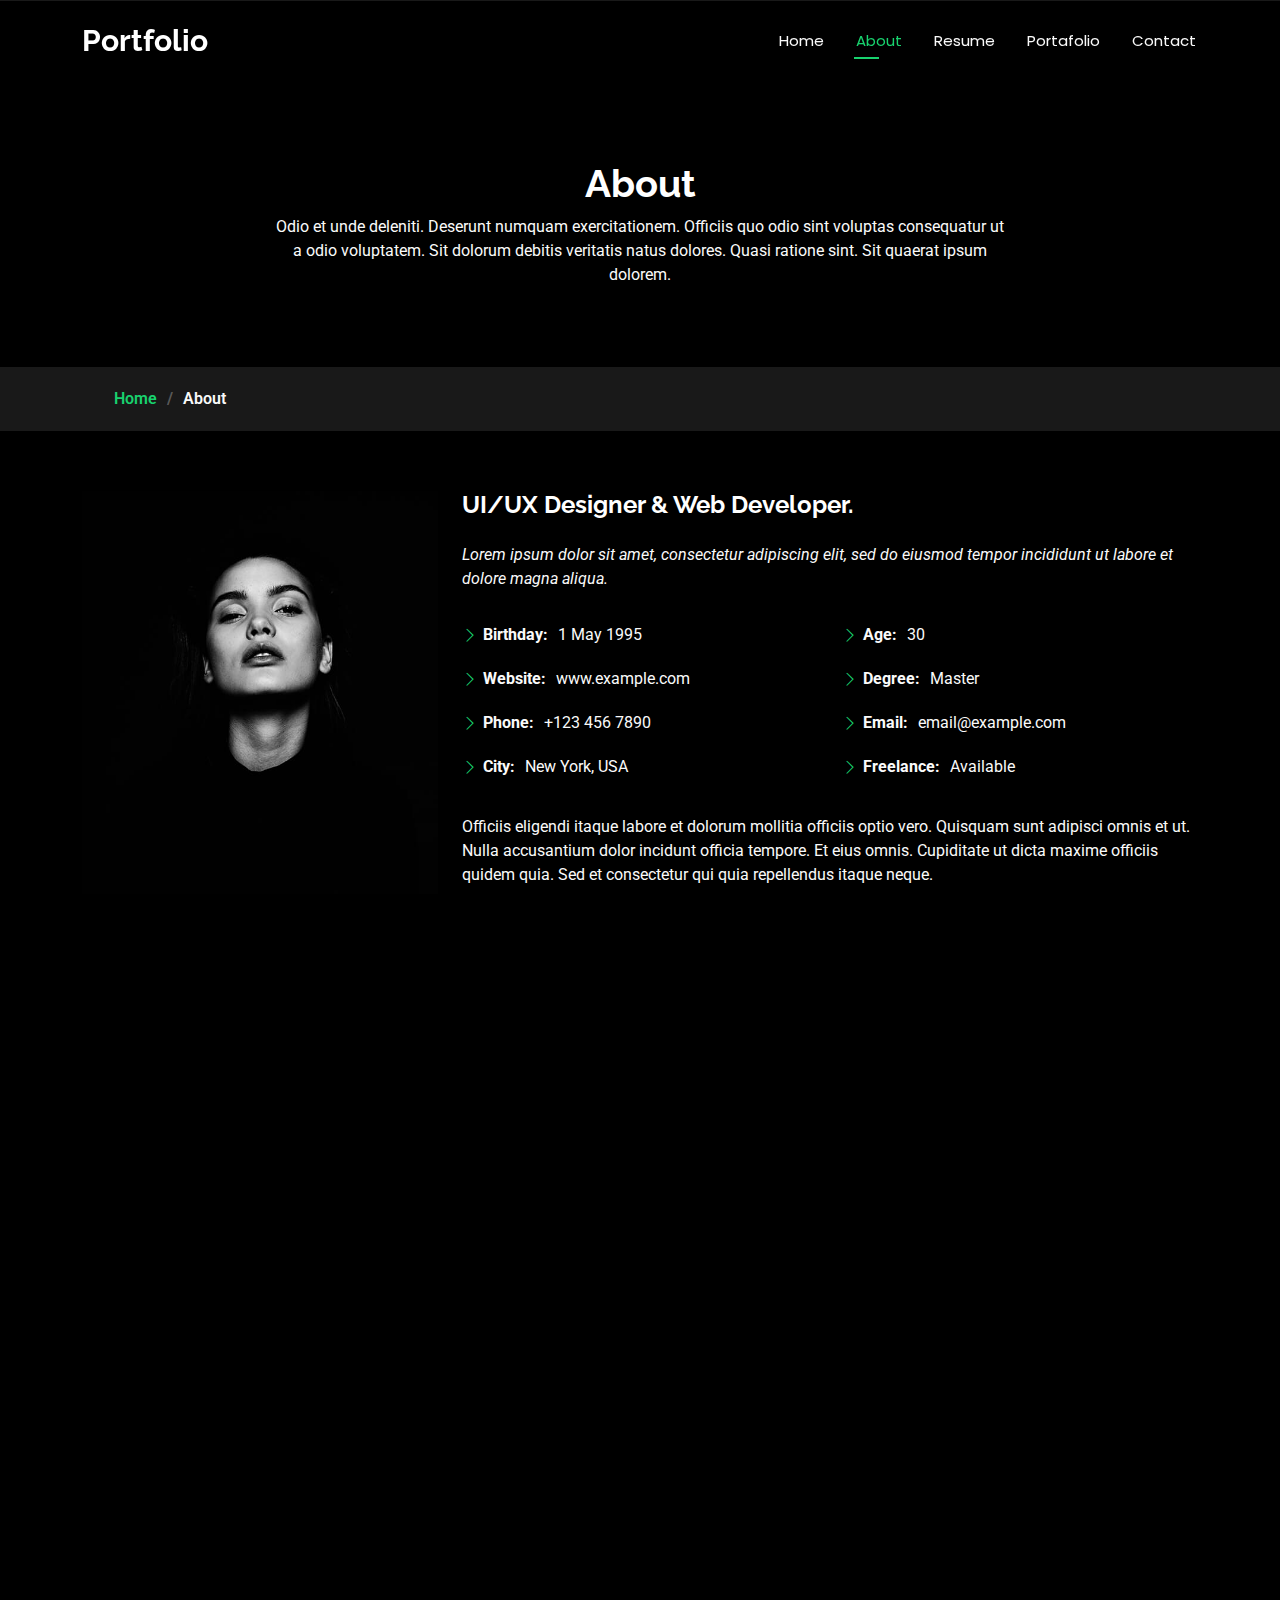
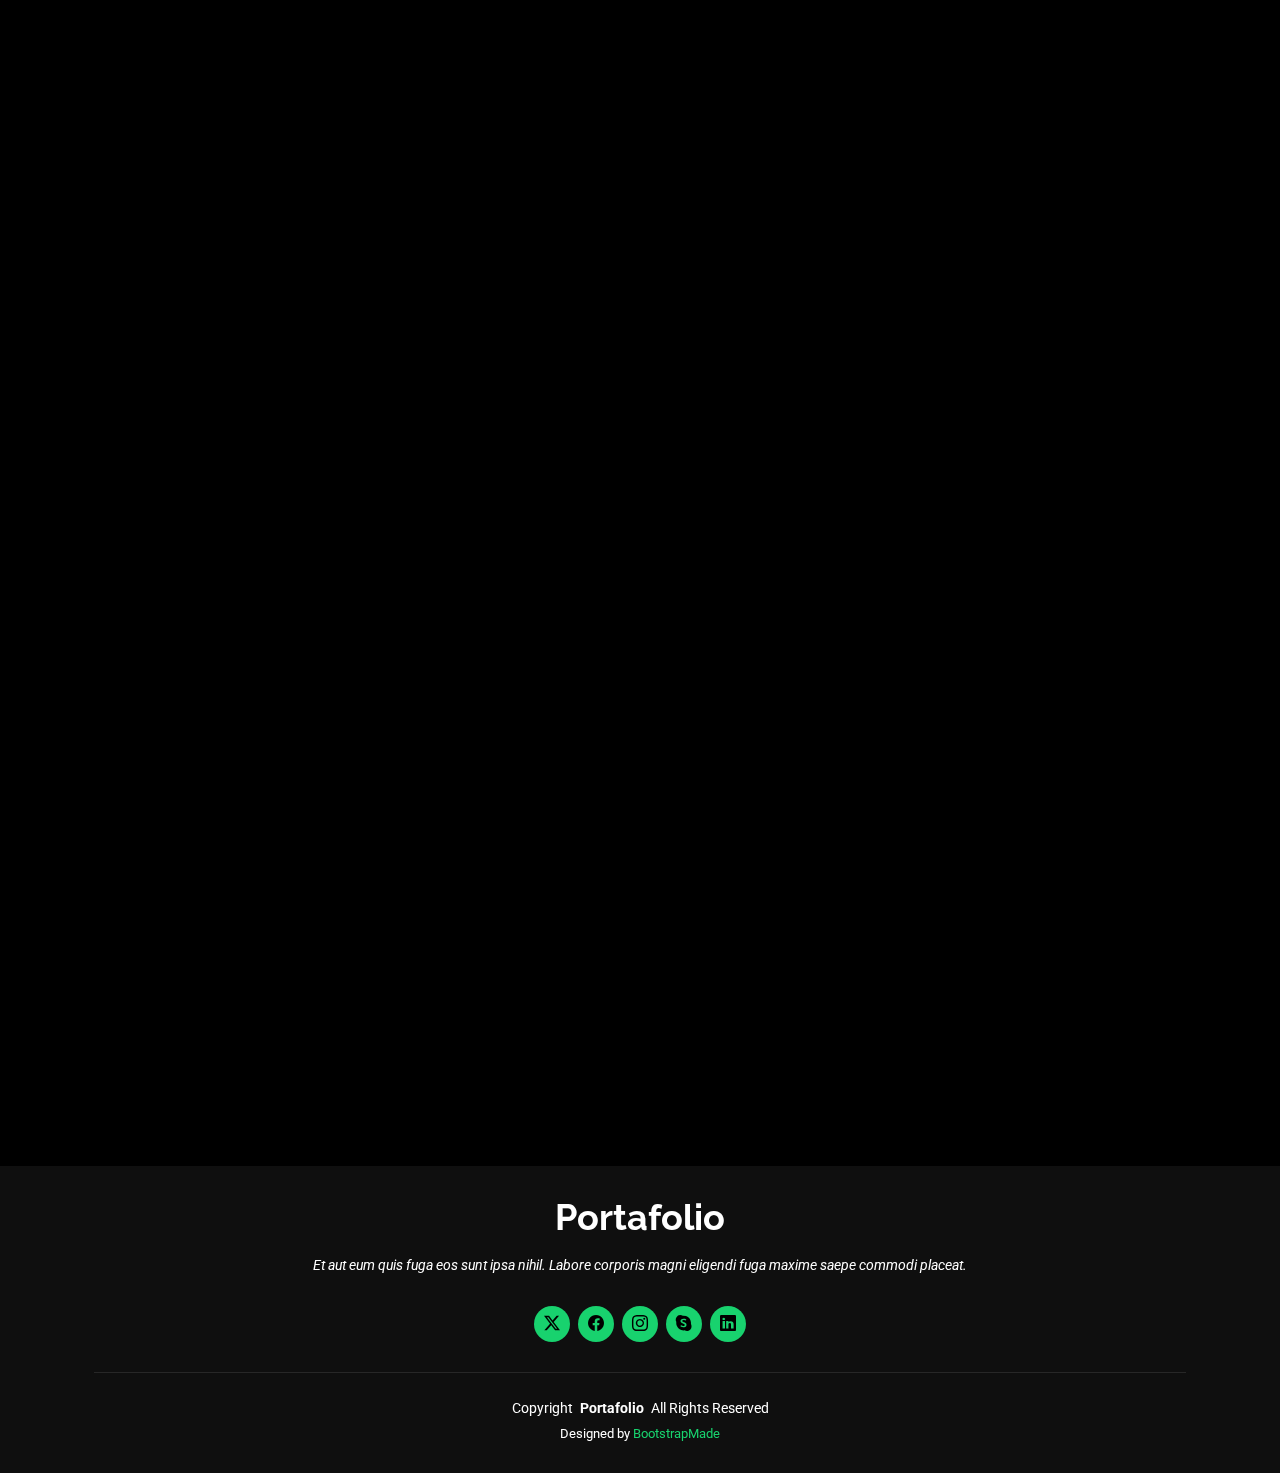
==== about.html @ ef2f5147 "update" ====
<!DOCTYPE html>
<html lang="en">

<head>
  <meta charset="utf-8">
  <meta content="width=device-width, initial-scale=1.0" name="viewport">
  <title>Portafolio</title>
  <meta name="description" content="">
  <meta name="keywords" content="">

  <!-- Favicons -->
  <link href="assets/img/favicon.png" rel="icon">
  <link href="assets/img/apple-touch-icon.png" rel="apple-touch-icon">

  <!-- Fonts -->
  <link href="https://fonts.googleapis.com" rel="preconnect">
  <link href="https://fonts.gstatic.com" rel="preconnect" crossorigin>
  <link href="https://fonts.googleapis.com/css2?family=Roboto:ital,wght@0,100;0,300;0,400;0,500;0,700;0,900;1,100;1,300;1,400;1,500;1,700;1,900&family=Poppins:ital,wght@0,100;0,200;0,300;0,400;0,500;0,600;0,700;0,800;0,900;1,100;1,200;1,300;1,400;1,500;1,600;1,700;1,800;1,900&family=Raleway:ital,wght@0,100;0,200;0,300;0,400;0,500;0,600;0,700;0,800;0,900;1,100;1,200;1,300;1,400;1,500;1,600;1,700;1,800;1,900&display=swap" rel="stylesheet">

  <!-- Vendor CSS Files -->
  <link href="assets/vendor/bootstrap/css/bootstrap.min.css" rel="stylesheet">
  <link href="assets/vendor/bootstrap-icons/bootstrap-icons.css" rel="stylesheet">
  <link href="assets/vendor/aos/aos.css" rel="stylesheet">
  <link href="assets/vendor/swiper/swiper-bundle.min.css" rel="stylesheet">
  <link href="assets/vendor/glightbox/css/glightbox.min.css" rel="stylesheet">

  <!-- Main CSS File -->
  <link href="assets/css/main.css" rel="stylesheet">

  <!-- =======================================================
  * Template Name: Portafolio
  * Template URL: https://bootstrapmade.com/personal-free-resume-bootstrap-template/
  * Updated: Nov 04 2024 with Bootstrap v5.3.3
  * Author: BootstrapMade.com
  * License: https://bootstrapmade.com/license/
  ======================================================== -->
</head>

<body class="about-page">

  <header id="header" class="header d-flex align-items-center fixed-top">
    <div class="container-fluid container-xl position-relative d-flex align-items-center justify-content-between">

      <a href="index.html" class="logo d-flex align-items-center">
        <!-- Uncomment the line below if you also wish to use an image logo -->
        <!-- <img src="assets/img/logo.png" alt=""> -->
        <h1 class="sitename">Portfolio</h1>
      </a>

      <nav id="navmenu" class="navmenu">
        <ul>
          <li><a href="index.html">Home</a></li>
          <li><a href="about.html" class="active">About</a></li>
          <li><a href="resume.html">Resume</a></li>
          <li><a href="portfolio.html">Portafolio</a></li>
          <li><a href="contact.html">Contact</a></li>
        </ul>
        <i class="mobile-nav-toggle d-xl-none bi bi-list"></i>
      </nav>

    </div>
  </header>

  <main class="main">

    <!-- Page Title -->
    <div class="page-title" data-aos="fade">
      <div class="heading">
        <div class="container">
          <div class="row d-flex justify-content-center text-center">
            <div class="col-lg-8">
              <h1>About</h1>
              <p class="mb-0">Odio et unde deleniti. Deserunt numquam exercitationem. Officiis quo odio sint voluptas consequatur ut a odio voluptatem. Sit dolorum debitis veritatis natus dolores. Quasi ratione sint. Sit quaerat ipsum dolorem.</p>
            </div>
          </div>
        </div>
      </div>
      <nav class="breadcrumbs">
        <div class="container">
          <ol>
            <li><a href="index.html">Home</a></li>
            <li class="current">About</li>
          </ol>
        </div>
      </nav>
    </div><!-- End Page Title -->

    <!-- About Section -->
    <section id="about" class="about section">

      <div class="container" data-aos="fade-up" data-aos-delay="100">

        <div class="row gy-4 justify-content-center">
          <div class="col-lg-4">
            <img src="assets/img/profile-img.jpg" class="img-fluid" alt="">
          </div>
          <div class="col-lg-8 content">
            <h2>UI/UX Designer &amp; Web Developer.</h2>
            <p class="fst-italic py-3">
              Lorem ipsum dolor sit amet, consectetur adipiscing elit, sed do eiusmod tempor incididunt ut labore et dolore
              magna aliqua.
            </p>
            <div class="row">
              <div class="col-lg-6">
                <ul>
                  <li><i class="bi bi-chevron-right"></i> <strong>Birthday:</strong> <span>1 May 1995</span></li>
                  <li><i class="bi bi-chevron-right"></i> <strong>Website:</strong> <span>www.example.com</span></li>
                  <li><i class="bi bi-chevron-right"></i> <strong>Phone:</strong> <span>+123 456 7890</span></li>
                  <li><i class="bi bi-chevron-right"></i> <strong>City:</strong> <span>New York, USA</span></li>
                </ul>
              </div>
              <div class="col-lg-6">
                <ul>
                  <li><i class="bi bi-chevron-right"></i> <strong>Age:</strong> <span>30</span></li>
                  <li><i class="bi bi-chevron-right"></i> <strong>Degree:</strong> <span>Master</span></li>
                  <li><i class="bi bi-chevron-right"></i> <strong>Email:</strong> <span>email@example.com</span></li>
                  <li><i class="bi bi-chevron-right"></i> <strong>Freelance:</strong> <span>Available</span></li>
                </ul>
              </div>
            </div>
            <p class="py-3">
              Officiis eligendi itaque labore et dolorum mollitia officiis optio vero. Quisquam sunt adipisci omnis et ut. Nulla accusantium dolor incidunt officia tempore. Et eius omnis.
              Cupiditate ut dicta maxime officiis quidem quia. Sed et consectetur qui quia repellendus itaque neque.
            </p>
          </div>
        </div>

      </div>

    </section><!-- /About Section -->

    <!-- Stats Section -->
    <section id="stats" class="stats section">

      <div class="container" data-aos="fade-up" data-aos-delay="100">

        <div class="row gy-4">

          <div class="col-lg-3 col-md-6 d-flex flex-column align-items-center">
            <i class="bi bi-emoji-smile"></i>
            <div class="stats-item">
              <span data-purecounter-start="0" data-purecounter-end="232" data-purecounter-duration="1" class="purecounter"></span>
              <p>Happy Clients</p>
            </div>
          </div><!-- End Stats Item -->

          <div class="col-lg-3 col-md-6 d-flex flex-column align-items-center">
            <i class="bi bi-journal-richtext"></i>
            <div class="stats-item">
              <span data-purecounter-start="0" data-purecounter-end="521" data-purecounter-duration="1" class="purecounter"></span>
              <p>Projects</p>
            </div>
          </div><!-- End Stats Item -->

          <div class="col-lg-3 col-md-6 d-flex flex-column align-items-center">
            <i class="bi bi-headset"></i>
            <div class="stats-item">
              <span data-purecounter-start="0" data-purecounter-end="1463" data-purecounter-duration="1" class="purecounter"></span>
              <p>Hours Of Support</p>
            </div>
          </div><!-- End Stats Item -->

          <div class="col-lg-3 col-md-6 d-flex flex-column align-items-center">
            <i class="bi bi-people"></i>
            <div class="stats-item">
              <span data-purecounter-start="0" data-purecounter-end="15" data-purecounter-duration="1" class="purecounter"></span>
              <p>Hard Workers</p>
            </div>
          </div><!-- End Stats Item -->

        </div>

      </div>

    </section><!-- /Stats Section -->

    <!-- Skills Section -->
    <section id="skills" class="skills section">

      <!-- Section Title -->
      <div class="container section-title" data-aos="fade-up">
        <h2>Skills</h2>
        <div><span>My</span> <span class="description-title">Skills</span></div>
      </div><!-- End Section Title -->

      <div class="container" data-aos="fade-up" data-aos-delay="100">

        <div class="row skills-content skills-animation">

          <div class="col-lg-6">

            <div class="progress">
              <span class="skill"><span>HTML</span> <i class="val">100%</i></span>
              <div class="progress-bar-wrap">
                <div class="progress-bar" role="progressbar" aria-valuenow="100" aria-valuemin="0" aria-valuemax="100"></div>
              </div>
            </div><!-- End Skills Item -->

            <div class="progress">
              <span class="skill"><span>CSS</span> <i class="val">90%</i></span>
              <div class="progress-bar-wrap">
                <div class="progress-bar" role="progressbar" aria-valuenow="90" aria-valuemin="0" aria-valuemax="100"></div>
              </div>
            </div><!-- End Skills Item -->

            <div class="progress">
              <span class="skill"><span>JavaScript</span> <i class="val">75%</i></span>
              <div class="progress-bar-wrap">
                <div class="progress-bar" role="progressbar" aria-valuenow="75" aria-valuemin="0" aria-valuemax="100"></div>
              </div>
            </div><!-- End Skills Item -->

          </div>

          <div class="col-lg-6">

            <div class="progress">
              <span class="skill"><span>PHP</span> <i class="val">80%</i></span>
              <div class="progress-bar-wrap">
                <div class="progress-bar" role="progressbar" aria-valuenow="80" aria-valuemin="0" aria-valuemax="100"></div>
              </div>
            </div><!-- End Skills Item -->

            <div class="progress">
              <span class="skill"><span>WordPress/CMS</span> <i class="val">90%</i></span>
              <div class="progress-bar-wrap">
                <div class="progress-bar" role="progressbar" aria-valuenow="90" aria-valuemin="0" aria-valuemax="100"></div>
              </div>
            </div><!-- End Skills Item -->

            <div class="progress">
              <span class="skill"><span>Photoshop</span> <i class="val">55%</i></span>
              <div class="progress-bar-wrap">
                <div class="progress-bar" role="progressbar" aria-valuenow="55" aria-valuemin="0" aria-valuemax="100"></div>
              </div>
            </div><!-- End Skills Item -->

          </div>

        </div>

      </div>

    </section><!-- /Skills Section -->

    <!-- Interests Section -->
    <section id="interests" class="interests section">

      <!-- Section Title -->
      <div class="container section-title" data-aos="fade-up">
        <h2>Features</h2>
        <div><span>I'm</span> <span class="description-title">interested in</span></div>
      </div><!-- End Section Title -->

      <div class="container">

        <div class="row gy-4">

          <div class="col-lg-3 col-md-4" data-aos="fade-up" data-aos-delay="100">
            <div class="features-item">
              <i class="bi bi-eye" style="color: #ffbb2c;"></i>
              <h3><a href="" class="stretched-link">Lorem Ipsum</a></h3>
            </div>
          </div><!-- End Feature Item -->

          <div class="col-lg-3 col-md-4" data-aos="fade-up" data-aos-delay="200">
            <div class="features-item">
              <i class="bi bi-infinity" style="color: #5578ff;"></i>
              <h3><a href="" class="stretched-link">Dolor Sitema</a></h3>
            </div>
          </div><!-- End Feature Item -->

          <div class="col-lg-3 col-md-4" data-aos="fade-up" data-aos-delay="300">
            <div class="features-item">
              <i class="bi bi-mortarboard" style="color: #e80368;"></i>
              <h3><a href="" class="stretched-link">Sed perspiciatis</a></h3>
            </div>
          </div><!-- End Feature Item -->

          <div class="col-lg-3 col-md-4" data-aos="fade-up" data-aos-delay="400">
            <div class="features-item">
              <i class="bi bi-nut" style="color: #e361ff;"></i>
              <h3><a href="" class="stretched-link">Magni Dolores</a></h3>
            </div>
          </div><!-- End Feature Item -->

          <div class="col-lg-3 col-md-4" data-aos="fade-up" data-aos-delay="500">
            <div class="features-item">
              <i class="bi bi-shuffle" style="color: #47aeff;"></i>
              <h3><a href="" class="stretched-link">Nemo Enim</a></h3>
            </div>
          </div><!-- End Feature Item -->

          <div class="col-lg-3 col-md-4" data-aos="fade-up" data-aos-delay="600">
            <div class="features-item">
              <i class="bi bi-star" style="color: #ffa76e;"></i>
              <h3><a href="" class="stretched-link">Eiusmod Tempor</a></h3>
            </div>
          </div><!-- End Feature Item -->

          <div class="col-lg-3 col-md-4" data-aos="fade-up" data-aos-delay="700">
            <div class="features-item">
              <i class="bi bi-x-diamond" style="color: #11dbcf;"></i>
              <h3><a href="" class="stretched-link">Midela Teren</a></h3>
            </div>
          </div><!-- End Feature Item -->

          <div class="col-lg-3 col-md-4" data-aos="fade-up" data-aos-delay="800">
            <div class="features-item">
              <i class="bi bi-camera-video" style="color: #4233ff;"></i>
              <h3><a href="" class="stretched-link">Pira Neve</a></h3>
            </div>
          </div><!-- End Feature Item -->

          <div class="col-lg-3 col-md-4" data-aos="fade-up" data-aos-delay="900">
            <div class="features-item">
              <i class="bi bi-command" style="color: #b2904f;"></i>
              <h3><a href="" class="stretched-link">Dirada Pack</a></h3>
            </div>
          </div><!-- End Feature Item -->

          <div class="col-lg-3 col-md-4" data-aos="fade-up" data-aos-delay="1000">
            <div class="features-item">
              <i class="bi bi-dribbble" style="color: #b20969;"></i>
              <h3><a href="" class="stretched-link">Moton Ideal</a></h3>
            </div>
          </div><!-- End Feature Item -->

          <div class="col-lg-3 col-md-4" data-aos="fade-up" data-aos-delay="1100">
            <div class="features-item">
              <i class="bi bi-activity" style="color: #ff5828;"></i>
              <h3><a href="" class="stretched-link">Verdo Park</a></h3>
            </div>
          </div><!-- End Feature Item -->

          <div class="col-lg-3 col-md-4" data-aos="fade-up" data-aos-delay="1200">
            <div class="features-item">
              <i class="bi bi-brightness-high" style="color: #29cc61;"></i>
              <h3><a href="" class="stretched-link">Flavor Nivelanda</a></h3>
            </div>
          </div><!-- End Feature Item -->

        </div>

      </div>

    </section><!-- /Interests Section -->

    <!-- Testimonials Section -->
    <section id="testimonials" class="testimonials section">

      <!-- Section Title -->
      <div class="container section-title" data-aos="fade-up">
        <h2>Testimonials</h2>
        <div><span>Check my</span> <span class="description-title">Testimonials</span></div>
      </div><!-- End Section Title -->

      <div class="container" data-aos="fade-up" data-aos-delay="100">

        <div class="swiper init-swiper" data-speed="600" data-delay="5000">
          <script type="application/json" class="swiper-config">
            {
              "loop": true,
              "speed": 600,
              "autoplay": {
                "delay": 5000
              },
              "slidesPerView": "auto",
              "pagination": {
                "el": ".swiper-pagination",
                "type": "bullets",
                "clickable": true
              },
              "breakpoints": {
                "320": {
                  "slidesPerView": 1,
                  "spaceBetween": 40
                },
                "1200": {
                  "slidesPerView": 3,
                  "spaceBetween": 20
                }
              }
            }
          </script>
          <div class="swiper-wrapper">

            <div class="swiper-slide">
              <div class="testimonial-item" "="">
            <p>
              <i class=" bi bi-quote quote-icon-left"></i>
                <span>Proin iaculis purus consequat sem cure digni ssim donec porttitora entum suscipit rhoncus. Accusantium quam, ultricies eget id, aliquam eget nibh et. Maecen aliquam, risus at semper.</span>
                <i class="bi bi-quote quote-icon-right"></i>
                </p>
                <img src="assets/img/testimonials/testimonials-1.jpg" class="testimonial-img" alt="">
                <h3>Saul Goodman</h3>
                <h4>Ceo &amp; Founder</h4>
              </div>
            </div><!-- End testimonial item -->

            <div class="swiper-slide">
              <div class="testimonial-item">
                <p>
                  <i class="bi bi-quote quote-icon-left"></i>
                  <span>Export tempor illum tamen malis malis eram quae irure esse labore quem cillum quid malis quorum velit fore eram velit sunt aliqua noster fugiat irure amet legam anim culpa.</span>
                  <i class="bi bi-quote quote-icon-right"></i>
                </p>
                <img src="assets/img/testimonials/testimonials-2.jpg" class="testimonial-img" alt="">
                <h3>Sara Wilsson</h3>
                <h4>Designer</h4>
              </div>
            </div><!-- End testimonial item -->

            <div class="swiper-slide">
              <div class="testimonial-item">
                <p>
                  <i class="bi bi-quote quote-icon-left"></i>
                  <span>Enim nisi quem export duis labore cillum quae magna enim sint quorum nulla quem veniam duis minim tempor labore quem eram duis noster aute amet eram fore quis sint minim.</span>
                  <i class="bi bi-quote quote-icon-right"></i>
                </p>
                <img src="assets/img/testimonials/testimonials-3.jpg" class="testimonial-img" alt="">
                <h3>Jena Karlis</h3>
                <h4>Store Owner</h4>
              </div>
            </div><!-- End testimonial item -->

            <div class="swiper-slide">
              <div class="testimonial-item">
                <p>
                  <i class="bi bi-quote quote-icon-left"></i>
                  <span>Fugiat enim eram quae cillum dolore dolor amet nulla culpa multos export minim fugiat dolor enim duis veniam ipsum anim magna sunt elit fore quem dolore labore illum veniam.</span>
                  <i class="bi bi-quote quote-icon-right"></i>
                </p>
                <img src="assets/img/testimonials/testimonials-4.jpg" class="testimonial-img" alt="">
                <h3>Matt Brandon</h3>
                <h4>Freelancer</h4>
              </div>
            </div><!-- End testimonial item -->

            <div class="swiper-slide">
              <div class="testimonial-item">
                <p>
                  <i class="bi bi-quote quote-icon-left"></i>
                  <span>Quis quorum aliqua sint quem legam fore sunt eram irure aliqua veniam tempor noster veniam sunt culpa nulla illum cillum fugiat legam esse veniam culpa fore nisi cillum quid.</span>
                  <i class="bi bi-quote quote-icon-right"></i>
                </p>
                <img src="assets/img/testimonials/testimonials-5.jpg" class="testimonial-img" alt="">
                <h3>John Larson</h3>
                <h4>Entrepreneur</h4>
              </div>
            </div><!-- End testimonial item -->

          </div>
          <div class="swiper-pagination"></div>
        </div>

      </div>

    </section><!-- /Testimonials Section -->

  </main>

  <footer id="footer" class="footer dark-background">
    <div class="container">
      <h3 class="sitename">Portafolio</h3>
      <p>Et aut eum quis fuga eos sunt ipsa nihil. Labore corporis magni eligendi fuga maxime saepe commodi placeat.</p>
      <div class="social-links d-flex justify-content-center">
        <a href=""><i class="bi bi-twitter-x"></i></a>
        <a href=""><i class="bi bi-facebook"></i></a>
        <a href=""><i class="bi bi-instagram"></i></a>
        <a href=""><i class="bi bi-skype"></i></a>
        <a href=""><i class="bi bi-linkedin"></i></a>
      </div>
      <div class="container">
        <div class="copyright">
          <span>Copyright</span> <strong class="px-1 sitename">Portafolio</strong> <span>All Rights Reserved</span>
        </div>
        <div class="credits">
          <!-- All the links in the footer should remain intact. -->
          <!-- You can delete the links only if you've purchased the pro version. -->
          <!-- Licensing information: https://bootstrapmade.com/license/ -->
          <!-- Purchase the pro version with working PHP/AJAX contact form: [buy-url] -->
          Designed by <a href="https://bootstrapmade.com/">BootstrapMade</a>
        </div>
      </div>
    </div>
  </footer>

  <!-- Scroll Top -->
  <a href="#" id="scroll-top" class="scroll-top d-flex align-items-center justify-content-center"><i class="bi bi-arrow-up-short"></i></a>

  <!-- Preloader -->
  <div id="preloader"></div>

  <!-- Vendor JS Files -->
  <script src="assets/vendor/bootstrap/js/bootstrap.bundle.min.js"></script>
  <script src="assets/vendor/php-email-form/validate.js"></script>
  <script src="assets/vendor/aos/aos.js"></script>
  <script src="assets/vendor/typed.js/typed.umd.js"></script>
  <script src="assets/vendor/purecounter/purecounter_vanilla.js"></script>
  <script src="assets/vendor/waypoints/noframework.waypoints.js"></script>
  <script src="assets/vendor/swiper/swiper-bundle.min.js"></script>
  <script src="assets/vendor/glightbox/js/glightbox.min.js"></script>
  <script src="assets/vendor/imagesloaded/imagesloaded.pkgd.min.js"></script>
  <script src="assets/vendor/isotope-layout/isotope.pkgd.min.js"></script>

  <!-- Main JS File -->
  <script src="assets/js/main.js"></script>

</body>

</html>
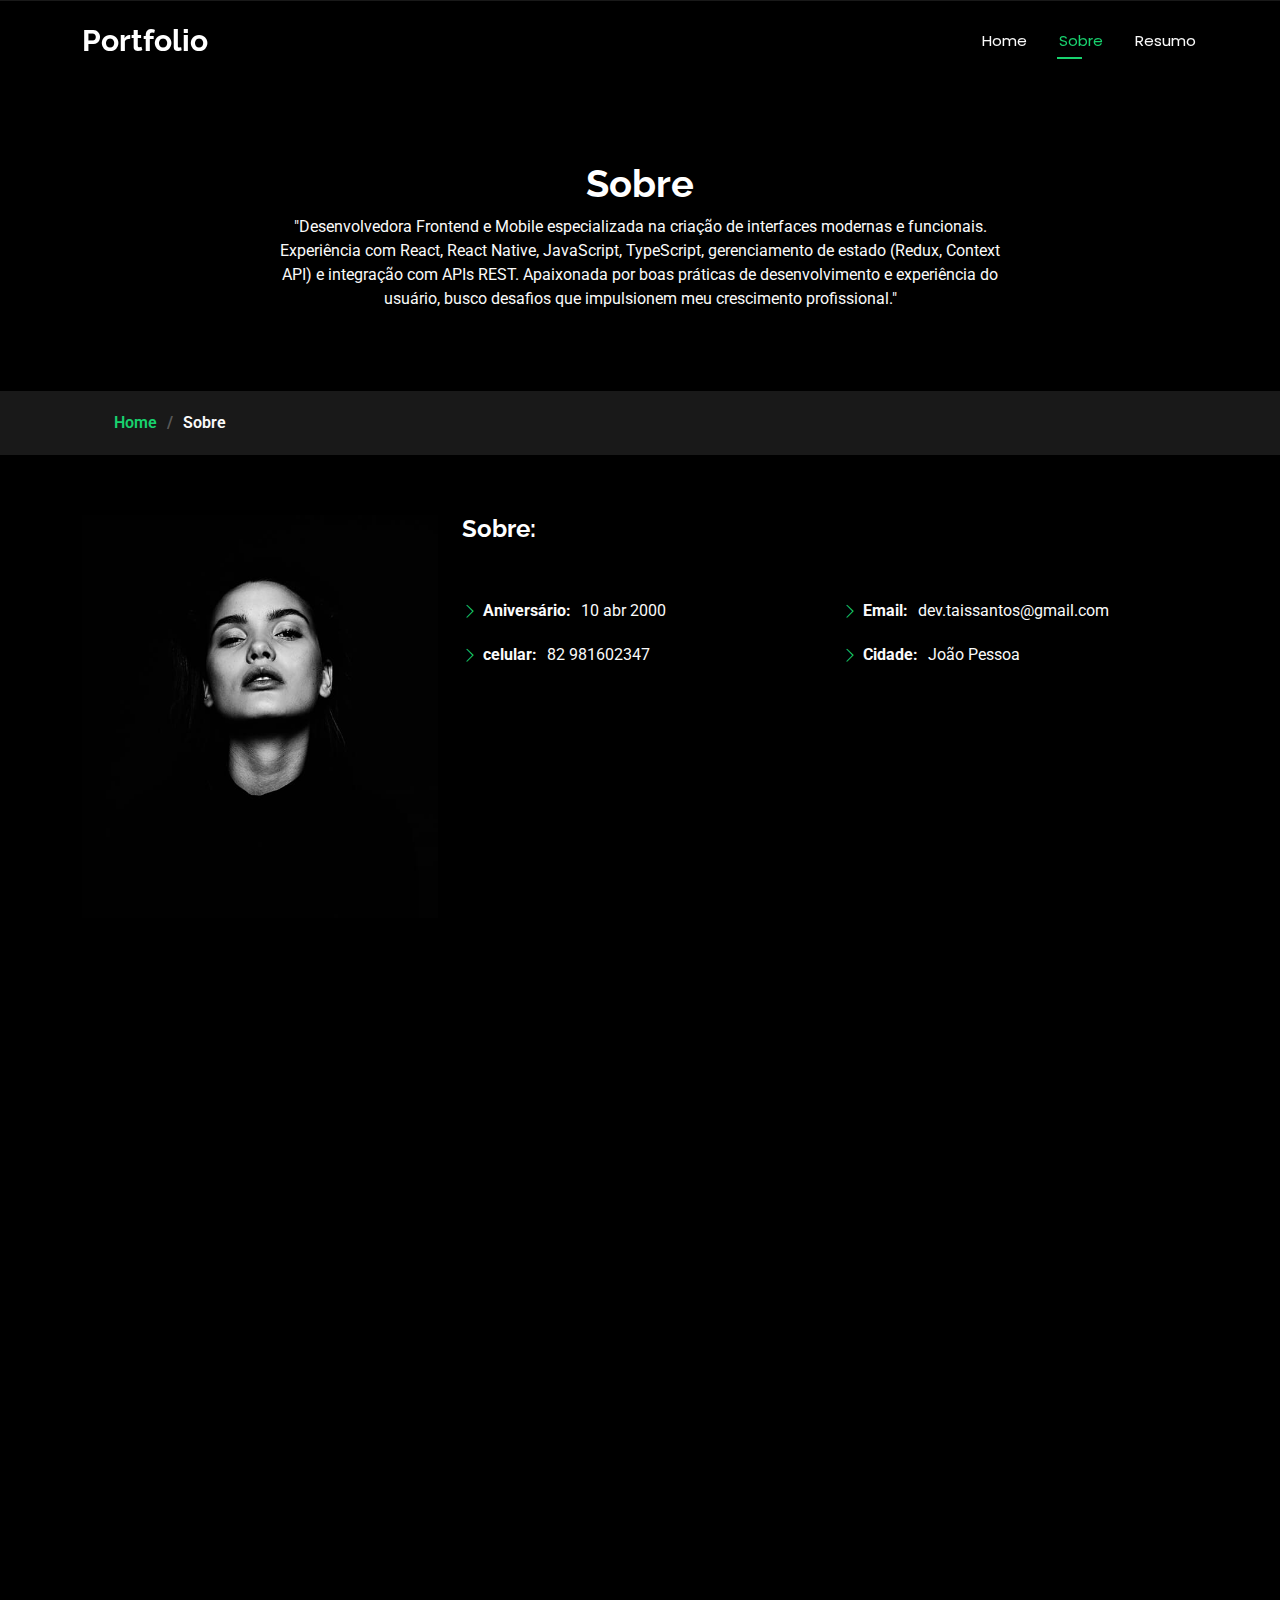
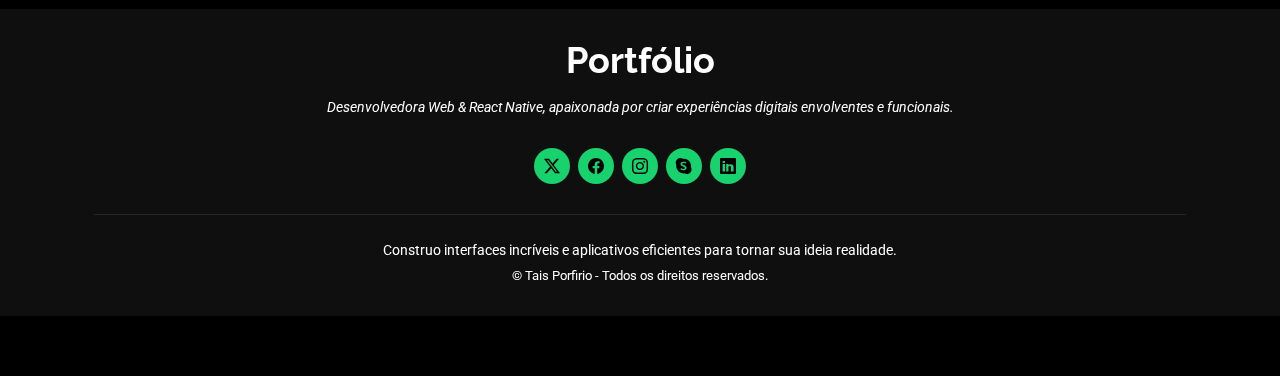
==== commit 2b992a9e: "câmbio" ====
--- a/about.html
+++ b/about.html
@@ -4,12 +4,15 @@
 <head>
   <meta charset="utf-8">
   <meta content="width=device-width, initial-scale=1.0" name="viewport">
-  <title>Portafolio</title>
+  <title>Tais-Portfolio</title>
   <meta name="description" content="">
   <meta name="keywords" content="">
 
   <!-- Favicons -->
-  <link href="assets/img/favicon.png" rel="icon">
+  <link href="assets/img/logo_dark.svg" rel="apple-touch-icon">
+  
+  <link href="assets/img/logo_dark.svg" rel="icon">
+
   <link href="assets/img/apple-touch-icon.png" rel="apple-touch-icon">
 
   <!-- Fonts -->
@@ -50,10 +53,9 @@
       <nav id="navmenu" class="navmenu">
         <ul>
           <li><a href="index.html">Home</a></li>
-          <li><a href="about.html" class="active">About</a></li>
-          <li><a href="resume.html">Resume</a></li>
-          <li><a href="portfolio.html">Portafolio</a></li>
-          <li><a href="contact.html">Contact</a></li>
+          <li><a href="about.html" class="active">Sobre</a></li>
+          <li><a href="resume.html">Resumo</a></li>
+        
         </ul>
         <i class="mobile-nav-toggle d-xl-none bi bi-list"></i>
       </nav>
@@ -69,8 +71,8 @@
         <div class="container">
           <div class="row d-flex justify-content-center text-center">
             <div class="col-lg-8">
-              <h1>About</h1>
-              <p class="mb-0">Odio et unde deleniti. Deserunt numquam exercitationem. Officiis quo odio sint voluptas consequatur ut a odio voluptatem. Sit dolorum debitis veritatis natus dolores. Quasi ratione sint. Sit quaerat ipsum dolorem.</p>
+              <h1>Sobre</h1>
+              <p class="mb-0">"Desenvolvedora Frontend e Mobile especializada na criação de interfaces modernas e funcionais. Experiência com React, React Native, JavaScript, TypeScript, gerenciamento de estado (Redux, Context API) e integração com APIs REST. Apaixonada por boas práticas de desenvolvimento e experiência do usuário, busco desafios que impulsionem meu crescimento profissional."</p>
             </div>
           </div>
         </div>
@@ -79,7 +81,7 @@
         <div class="container">
           <ol>
             <li><a href="index.html">Home</a></li>
-            <li class="current">About</li>
+            <li class="current">Sobre</li>
           </ol>
         </div>
       </nav>
@@ -95,32 +97,28 @@
             <img src="assets/img/profile-img.jpg" class="img-fluid" alt="">
           </div>
           <div class="col-lg-8 content">
-            <h2>UI/UX Designer &amp; Web Developer.</h2>
+            <h2>Sobre:</h2>
             <p class="fst-italic py-3">
-              Lorem ipsum dolor sit amet, consectetur adipiscing elit, sed do eiusmod tempor incididunt ut labore et dolore
-              magna aliqua.
+         
             </p>
             <div class="row">
               <div class="col-lg-6">
                 <ul>
-                  <li><i class="bi bi-chevron-right"></i> <strong>Birthday:</strong> <span>1 May 1995</span></li>
-                  <li><i class="bi bi-chevron-right"></i> <strong>Website:</strong> <span>www.example.com</span></li>
-                  <li><i class="bi bi-chevron-right"></i> <strong>Phone:</strong> <span>+123 456 7890</span></li>
-                  <li><i class="bi bi-chevron-right"></i> <strong>City:</strong> <span>New York, USA</span></li>
+                  <li><i class="bi bi-chevron-right"></i> <strong>Aniversário:</strong> <span>10 abr 2000</span></li>
+                  <li><i class="bi bi-chevron-right"></i> <strong>celular:</strong> <span>82 981602347</span></li>
+              
                 </ul>
               </div>
               <div class="col-lg-6">
                 <ul>
-                  <li><i class="bi bi-chevron-right"></i> <strong>Age:</strong> <span>30</span></li>
-                  <li><i class="bi bi-chevron-right"></i> <strong>Degree:</strong> <span>Master</span></li>
-                  <li><i class="bi bi-chevron-right"></i> <strong>Email:</strong> <span>email@example.com</span></li>
-                  <li><i class="bi bi-chevron-right"></i> <strong>Freelance:</strong> <span>Available</span></li>
+                
+                  <li><i class="bi bi-chevron-right"></i> <strong>Email:</strong> <span>dev.taissantos@gmail.com</span></li>
+                  <li><i class="bi bi-chevron-right"></i> <strong>Cidade:</strong> <span>João Pessoa</span></li>
+                
                 </ul>
               </div>
             </div>
             <p class="py-3">
-              Officiis eligendi itaque labore et dolorum mollitia officiis optio vero. Quisquam sunt adipisci omnis et ut. Nulla accusantium dolor incidunt officia tempore. Et eius omnis.
-              Cupiditate ut dicta maxime officiis quidem quia. Sed et consectetur qui quia repellendus itaque neque.
             </p>
           </div>
         </div>
@@ -179,8 +177,8 @@
 
       <!-- Section Title -->
       <div class="container section-title" data-aos="fade-up">
-        <h2>Skills</h2>
-        <div><span>My</span> <span class="description-title">Skills</span></div>
+        <h2>habilidades</h2>
+        <div><span>minhas</span> <span class="description-title">habilidades</span></div>
       </div><!-- End Section Title -->
 
       <div class="container" data-aos="fade-up" data-aos-delay="100">
@@ -215,21 +213,21 @@
           <div class="col-lg-6">
 
             <div class="progress">
-              <span class="skill"><span>PHP</span> <i class="val">80%</i></span>
+              <span class="skill"><span> React Native</span> <i class="val">80%</i></span>
               <div class="progress-bar-wrap">
                 <div class="progress-bar" role="progressbar" aria-valuenow="80" aria-valuemin="0" aria-valuemax="100"></div>
               </div>
             </div><!-- End Skills Item -->
 
             <div class="progress">
-              <span class="skill"><span>WordPress/CMS</span> <i class="val">90%</i></span>
+              <span class="skill"><span>React</span> <i class="val">90%</i></span>
               <div class="progress-bar-wrap">
                 <div class="progress-bar" role="progressbar" aria-valuenow="90" aria-valuemin="0" aria-valuemax="100"></div>
               </div>
             </div><!-- End Skills Item -->
 
             <div class="progress">
-              <span class="skill"><span>Photoshop</span> <i class="val">55%</i></span>
+              <span class="skill"><span>TypeScript</span> <i class="val">55%</i></span>
               <div class="progress-bar-wrap">
                 <div class="progress-bar" role="progressbar" aria-valuenow="55" aria-valuemin="0" aria-valuemax="100"></div>
               </div>
@@ -241,229 +239,12 @@
 
       </div>
 
-    </section><!-- /Skills Section -->
-
-    <!-- Interests Section -->
-    <section id="interests" class="interests section">
-
-      <!-- Section Title -->
-      <div class="container section-title" data-aos="fade-up">
-        <h2>Features</h2>
-        <div><span>I'm</span> <span class="description-title">interested in</span></div>
-      </div><!-- End Section Title -->
-
-      <div class="container">
-
-        <div class="row gy-4">
-
-          <div class="col-lg-3 col-md-4" data-aos="fade-up" data-aos-delay="100">
-            <div class="features-item">
-              <i class="bi bi-eye" style="color: #ffbb2c;"></i>
-              <h3><a href="" class="stretched-link">Lorem Ipsum</a></h3>
-            </div>
-          </div><!-- End Feature Item -->
-
-          <div class="col-lg-3 col-md-4" data-aos="fade-up" data-aos-delay="200">
-            <div class="features-item">
-              <i class="bi bi-infinity" style="color: #5578ff;"></i>
-              <h3><a href="" class="stretched-link">Dolor Sitema</a></h3>
-            </div>
-          </div><!-- End Feature Item -->
-
-          <div class="col-lg-3 col-md-4" data-aos="fade-up" data-aos-delay="300">
-            <div class="features-item">
-              <i class="bi bi-mortarboard" style="color: #e80368;"></i>
-              <h3><a href="" class="stretched-link">Sed perspiciatis</a></h3>
-            </div>
-          </div><!-- End Feature Item -->
-
-          <div class="col-lg-3 col-md-4" data-aos="fade-up" data-aos-delay="400">
-            <div class="features-item">
-              <i class="bi bi-nut" style="color: #e361ff;"></i>
-              <h3><a href="" class="stretched-link">Magni Dolores</a></h3>
-            </div>
-          </div><!-- End Feature Item -->
-
-          <div class="col-lg-3 col-md-4" data-aos="fade-up" data-aos-delay="500">
-            <div class="features-item">
-              <i class="bi bi-shuffle" style="color: #47aeff;"></i>
-              <h3><a href="" class="stretched-link">Nemo Enim</a></h3>
-            </div>
-          </div><!-- End Feature Item -->
-
-          <div class="col-lg-3 col-md-4" data-aos="fade-up" data-aos-delay="600">
-            <div class="features-item">
-              <i class="bi bi-star" style="color: #ffa76e;"></i>
-              <h3><a href="" class="stretched-link">Eiusmod Tempor</a></h3>
-            </div>
-          </div><!-- End Feature Item -->
-
-          <div class="col-lg-3 col-md-4" data-aos="fade-up" data-aos-delay="700">
-            <div class="features-item">
-              <i class="bi bi-x-diamond" style="color: #11dbcf;"></i>
-              <h3><a href="" class="stretched-link">Midela Teren</a></h3>
-            </div>
-          </div><!-- End Feature Item -->
-
-          <div class="col-lg-3 col-md-4" data-aos="fade-up" data-aos-delay="800">
-            <div class="features-item">
-              <i class="bi bi-camera-video" style="color: #4233ff;"></i>
-              <h3><a href="" class="stretched-link">Pira Neve</a></h3>
-            </div>
-          </div><!-- End Feature Item -->
-
-          <div class="col-lg-3 col-md-4" data-aos="fade-up" data-aos-delay="900">
-            <div class="features-item">
-              <i class="bi bi-command" style="color: #b2904f;"></i>
-              <h3><a href="" class="stretched-link">Dirada Pack</a></h3>
-            </div>
-          </div><!-- End Feature Item -->
-
-          <div class="col-lg-3 col-md-4" data-aos="fade-up" data-aos-delay="1000">
-            <div class="features-item">
-              <i class="bi bi-dribbble" style="color: #b20969;"></i>
-              <h3><a href="" class="stretched-link">Moton Ideal</a></h3>
-            </div>
-          </div><!-- End Feature Item -->
-
-          <div class="col-lg-3 col-md-4" data-aos="fade-up" data-aos-delay="1100">
-            <div class="features-item">
-              <i class="bi bi-activity" style="color: #ff5828;"></i>
-              <h3><a href="" class="stretched-link">Verdo Park</a></h3>
-            </div>
-          </div><!-- End Feature Item -->
-
-          <div class="col-lg-3 col-md-4" data-aos="fade-up" data-aos-delay="1200">
-            <div class="features-item">
-              <i class="bi bi-brightness-high" style="color: #29cc61;"></i>
-              <h3><a href="" class="stretched-link">Flavor Nivelanda</a></h3>
-            </div>
-          </div><!-- End Feature Item -->
-
-        </div>
-
-      </div>
-
-    </section><!-- /Interests Section -->
-
-    <!-- Testimonials Section -->
-    <section id="testimonials" class="testimonials section">
-
-      <!-- Section Title -->
-      <div class="container section-title" data-aos="fade-up">
-        <h2>Testimonials</h2>
-        <div><span>Check my</span> <span class="description-title">Testimonials</span></div>
-      </div><!-- End Section Title -->
-
-      <div class="container" data-aos="fade-up" data-aos-delay="100">
-
-        <div class="swiper init-swiper" data-speed="600" data-delay="5000">
-          <script type="application/json" class="swiper-config">
-            {
-              "loop": true,
-              "speed": 600,
-              "autoplay": {
-                "delay": 5000
-              },
-              "slidesPerView": "auto",
-              "pagination": {
-                "el": ".swiper-pagination",
-                "type": "bullets",
-                "clickable": true
-              },
-              "breakpoints": {
-                "320": {
-                  "slidesPerView": 1,
-                  "spaceBetween": 40
-                },
-                "1200": {
-                  "slidesPerView": 3,
-                  "spaceBetween": 20
-                }
-              }
-            }
-          </script>
-          <div class="swiper-wrapper">
-
-            <div class="swiper-slide">
-              <div class="testimonial-item" "="">
-            <p>
-              <i class=" bi bi-quote quote-icon-left"></i>
-                <span>Proin iaculis purus consequat sem cure digni ssim donec porttitora entum suscipit rhoncus. Accusantium quam, ultricies eget id, aliquam eget nibh et. Maecen aliquam, risus at semper.</span>
-                <i class="bi bi-quote quote-icon-right"></i>
-                </p>
-                <img src="assets/img/testimonials/testimonials-1.jpg" class="testimonial-img" alt="">
-                <h3>Saul Goodman</h3>
-                <h4>Ceo &amp; Founder</h4>
-              </div>
-            </div><!-- End testimonial item -->
-
-            <div class="swiper-slide">
-              <div class="testimonial-item">
-                <p>
-                  <i class="bi bi-quote quote-icon-left"></i>
-                  <span>Export tempor illum tamen malis malis eram quae irure esse labore quem cillum quid malis quorum velit fore eram velit sunt aliqua noster fugiat irure amet legam anim culpa.</span>
-                  <i class="bi bi-quote quote-icon-right"></i>
-                </p>
-                <img src="assets/img/testimonials/testimonials-2.jpg" class="testimonial-img" alt="">
-                <h3>Sara Wilsson</h3>
-                <h4>Designer</h4>
-              </div>
-            </div><!-- End testimonial item -->
-
-            <div class="swiper-slide">
-              <div class="testimonial-item">
-                <p>
-                  <i class="bi bi-quote quote-icon-left"></i>
-                  <span>Enim nisi quem export duis labore cillum quae magna enim sint quorum nulla quem veniam duis minim tempor labore quem eram duis noster aute amet eram fore quis sint minim.</span>
-                  <i class="bi bi-quote quote-icon-right"></i>
-                </p>
-                <img src="assets/img/testimonials/testimonials-3.jpg" class="testimonial-img" alt="">
-                <h3>Jena Karlis</h3>
-                <h4>Store Owner</h4>
-              </div>
-            </div><!-- End testimonial item -->
-
-            <div class="swiper-slide">
-              <div class="testimonial-item">
-                <p>
-                  <i class="bi bi-quote quote-icon-left"></i>
-                  <span>Fugiat enim eram quae cillum dolore dolor amet nulla culpa multos export minim fugiat dolor enim duis veniam ipsum anim magna sunt elit fore quem dolore labore illum veniam.</span>
-                  <i class="bi bi-quote quote-icon-right"></i>
-                </p>
-                <img src="assets/img/testimonials/testimonials-4.jpg" class="testimonial-img" alt="">
-                <h3>Matt Brandon</h3>
-                <h4>Freelancer</h4>
-              </div>
-            </div><!-- End testimonial item -->
-
-            <div class="swiper-slide">
-              <div class="testimonial-item">
-                <p>
-                  <i class="bi bi-quote quote-icon-left"></i>
-                  <span>Quis quorum aliqua sint quem legam fore sunt eram irure aliqua veniam tempor noster veniam sunt culpa nulla illum cillum fugiat legam esse veniam culpa fore nisi cillum quid.</span>
-                  <i class="bi bi-quote quote-icon-right"></i>
-                </p>
-                <img src="assets/img/testimonials/testimonials-5.jpg" class="testimonial-img" alt="">
-                <h3>John Larson</h3>
-                <h4>Entrepreneur</h4>
-              </div>
-            </div><!-- End testimonial item -->
-
-          </div>
-          <div class="swiper-pagination"></div>
-        </div>
-
-      </div>
-
-    </section><!-- /Testimonials Section -->
-
-  </main>
+   
 
   <footer id="footer" class="footer dark-background">
     <div class="container">
-      <h3 class="sitename">Portafolio</h3>
-      <p>Et aut eum quis fuga eos sunt ipsa nihil. Labore corporis magni eligendi fuga maxime saepe commodi placeat.</p>
+      <h3 class="sitename">Portfólio</h3>
+      <p>Desenvolvedora Web & React Native, apaixonada por criar experiências digitais envolventes e funcionais.</p>
       <div class="social-links d-flex justify-content-center">
         <a href=""><i class="bi bi-twitter-x"></i></a>
         <a href=""><i class="bi bi-facebook"></i></a>
@@ -473,14 +254,14 @@
       </div>
       <div class="container">
         <div class="copyright">
-          <span>Copyright</span> <strong class="px-1 sitename">Portafolio</strong> <span>All Rights Reserved</span>
+<span>Construo interfaces incríveis e aplicativos eficientes para tornar sua ideia realidade.</span>
         </div>
         <div class="credits">
           <!-- All the links in the footer should remain intact. -->
           <!-- You can delete the links only if you've purchased the pro version. -->
           <!-- Licensing information: https://bootstrapmade.com/license/ -->
           <!-- Purchase the pro version with working PHP/AJAX contact form: [buy-url] -->
-          Designed by <a href="https://bootstrapmade.com/">BootstrapMade</a>
+          © Tais Porfirio - Todos os direitos reservados.
         </div>
       </div>
     </div>
